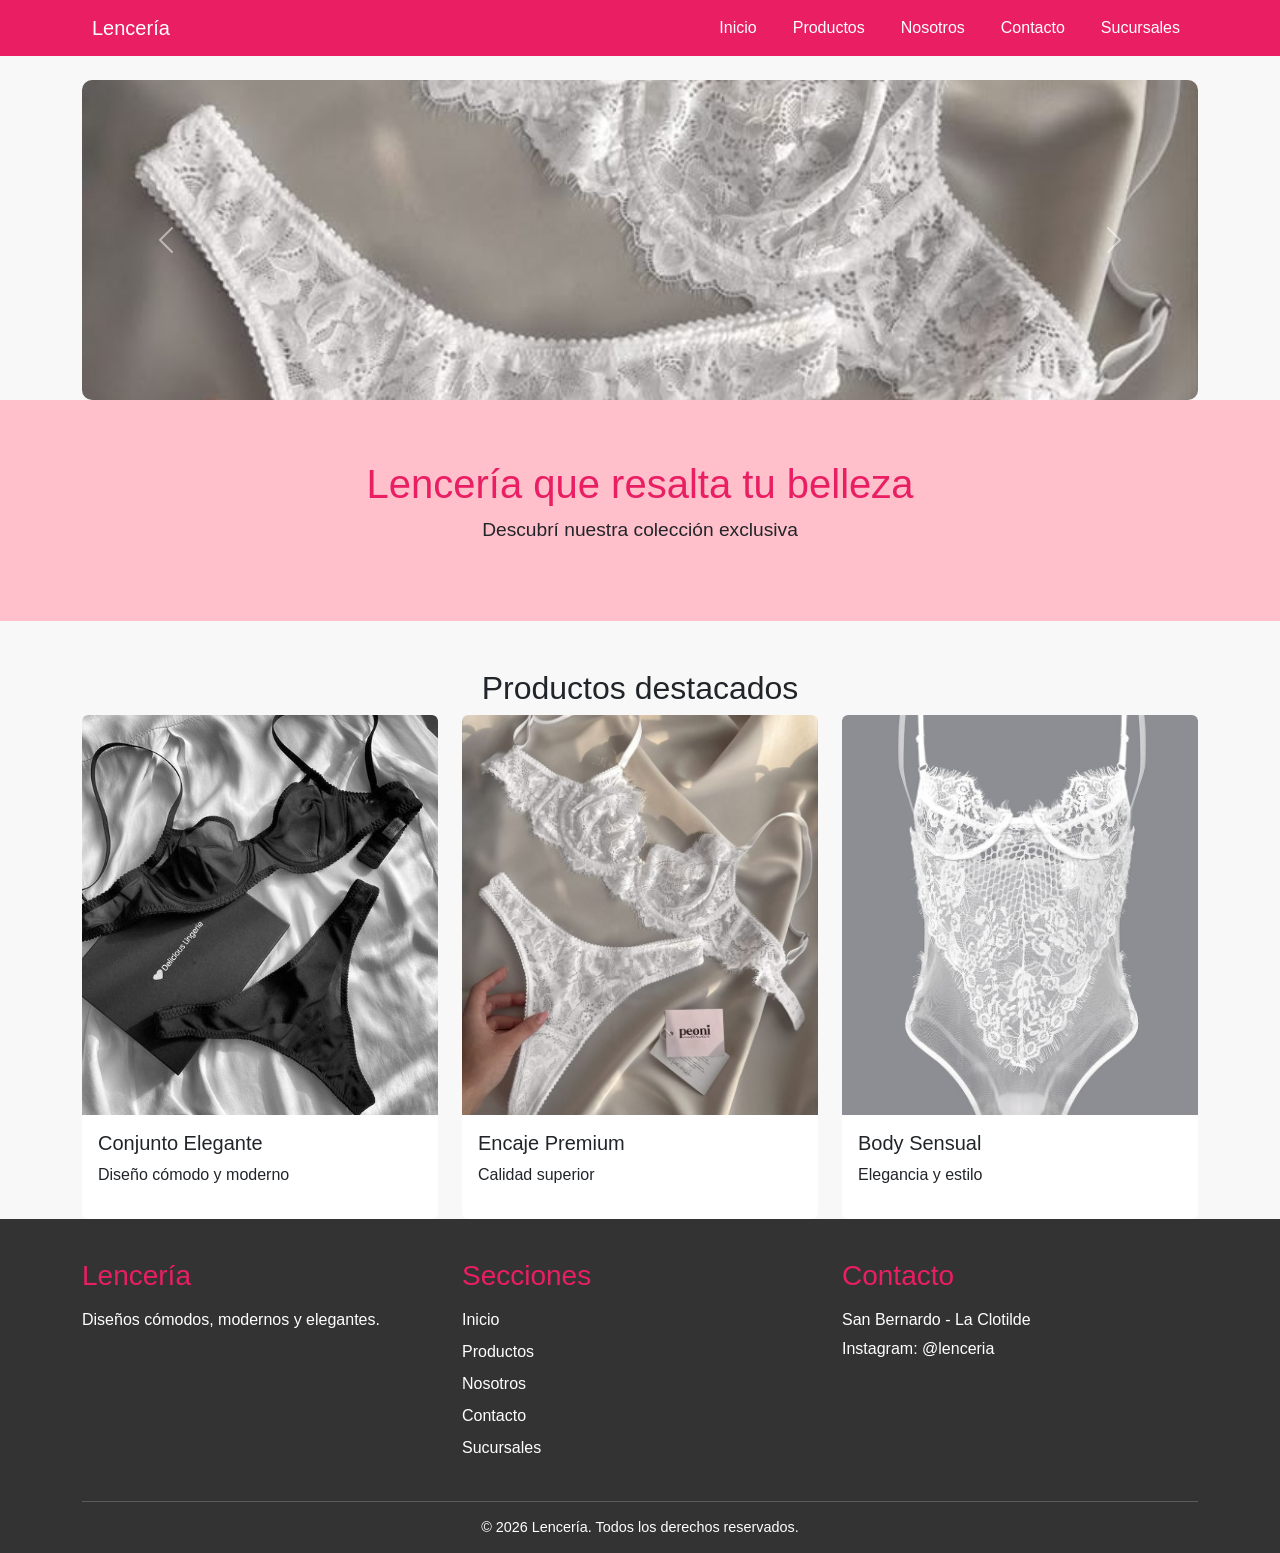
==== index.html @ 26bb6fae "Proyecto final lenceria" ====
<!DOCTYPE html>
<html lang="en">
<head>
    <meta charset="UTF-8">
    <meta name="viewport" content="width=device-width, initial-scale=1.0">
    <meta name="description" content="Tienda de lenceria elegante y moderna">
    <meta name="keywords" content="lencería, ropa interior, San Bernardo, La Clotilde, moda femenina">
    <title>Lenceria</title>

    <link href="https://cdn.jsdelivr.net/npm/bootstrap@5.3.0/dist/css/bootstrap.min.css" rel="stylesheet">
    <link rel="stylesheet" href="css/style.css">
</head>

<body>


<header>
    <nav class="navbar navbar-expand-lg">
        <div class="container">

            <a class="navbar-brand" href="index.html">Lencería</a>

            <button 
                class="navbar-toggler" 
                type="button" 
                data-bs-toggle="collapse" 
                data-bs-target="#navbarNav"
                aria-controls="navbarNav"
                aria-expanded="false"
                aria-label="Abrir menú de navegación"
            >
                <span class="navbar-toggler-icon"></span>
            </button>

            <div class="collapse navbar-collapse" id="navbarNav">
                <ul class="navbar-nav ms-auto">

                    <li class="nav-item"><a class="nav-link" href="index.html">Inicio</a></li>
                    <li class="nav-item"><a class="nav-link" href="pages/productos.html">Productos</a></li>
                    <li class="nav-item"><a class="nav-link" href="pages/nosotros.html">Nosotros</a></li>
                    <li class="nav-item"><a class="nav-link" href="pages/contacto.html">Contacto</a></li>
                    <li class="nav-item"><a class="nav-link" href="pages/sucursales.html">Sucursales</a></li>

                </ul>
            </div>

        </div>
    </nav>
</header>

<main>
<section class="container mt-4">

    <div id="carouselLenceria" class="carousel slide" data-bs-ride="carousel">

        <div class="carousel-inner">

            <!-- Imagen 1 -->
            <div class="carousel-item active">
                <img 
                    src="imagenes/conjunto1.jpg"
                    class="d-block w-100 carousel-img"
                    alt="Lencería elegante"
                >
            </div>

            <!-- Imagen 2 -->
            <div class="carousel-item">
                <img 
                    src="imagenes/conjunto2.jpg"
                    class="d-block w-100 carousel-img"
                    alt="Conjunto moderno"
                >
            </div>

            <!-- Imagen 3 -->
            <div class="carousel-item">
                <img 
                    src="imagenes/body1.jpg"
                    class="d-block w-100 carousel-img"
                    alt="Lencería premium"
                >
            </div>

        </div>

        <!-- Flechas -->
        <button class="carousel-control-prev" type="button" data-bs-target="#carouselLenceria" data-bs-slide="prev">

            <span class="carousel-control-prev-icon"></span>

        </button>

        <button class="carousel-control-next" type="button" data-bs-target="#carouselLenceria" data-bs-slide="next">

            <span class="carousel-control-next-icon"></span>

        </button>

    </div>

</section>
<!-- HERO -->
<section class="hero">
    <h1>Lencería que resalta tu belleza</h1>
    <p>Descubrí nuestra colección exclusiva</p>
</section>

<!-- PRODUCTOS DESTACADOS -->
<section class="container mt-5">
    <h2 class="text-center">Productos destacados</h2>

    <div class="row">

        <div class="col-md-4">
            <div class="card producto-card">
                <img src="imagenes/conjunto2.jpg" class="card-img-top" alt="Conjunto beige">
                <div class="card-body">
                    <h5>Conjunto Elegante</h5>
                    <p>Diseño cómodo y moderno</p>
                </div>
            </div>
        </div>

        <div class="col-md-4">
            <div class="card producto-card">
                <img src="imagenes/conjunto1.jpg" class="card-img-top" alt="Body encaje">
                <div class="card-body">
                    <h5>Encaje Premium</h5>
                    <p>Calidad superior</p>
                </div>
            </div>
        </div>

        <div class="col-md-4">
            <div class="card producto-card">
                <img src="imagenes/body1.jpg" class="card-img-top" alt="Conjunto encaje">
                <div class="card-body">
                    <h5>Body Sensual</h5>
                    <p>Elegancia y estilo</p>
                </div>
            </div>
        </div>

    </div>
</section>

</main>


<footer class="footer">
    <div class="container">
        <div class="row text-center text-md-start">

            <div class="col-md-4">
                <h3>Lencería</h3>
                <p>Diseños cómodos, modernos y elegantes.</p>
            </div>

            <div class="col-md-4">
                <h3>Secciones</h3>
                <ul>
                    <li><a href="index.html">Inicio</a></li>
                    <li><a href="pages/productos.html">Productos</a></li>
                    <li><a href="pages/nosotros.html">Nosotros</a></li>
                    <li><a href="pages/contacto.html">Contacto</a></li>
                    <li><a href="pages/sucursales.html">Sucursales</a></li>
                </ul>
            </div>

            <div class="col-md-4">
                <h3>Contacto</h3>
                <p>San Bernardo - La Clotilde</p>
                <p>Instagram: @lenceria</p>
            </div>

        </div>

        <p class="footer-copy text-center">
            © 2026 Lencería. Todos los derechos reservados.
        </p>
    </div>
</footer>


<script src="https://cdn.jsdelivr.net/npm/bootstrap@5.3.0/dist/js/bootstrap.bundle.min.js"></script>
    
</body>

</html>
---- css/style.css ----
header {
  background-color: #e91e63;
}
header .navbar a {
  color: white;
  margin: 0 10px;
}
header .navbar a:hover {
  color: black;
}

.footer {
  background-color: #333;
  color: white;
  padding: 40px 0 10px;
}
.footer h3 {
  color: #e91e63;
  margin-bottom: 15px;
}
.footer p {
  margin: 5px 0;
}
.footer ul {
  list-style: none;
  padding: 0;
}
.footer ul li {
  margin-bottom: 8px;
}
.footer ul li a {
  color: white;
  text-decoration: none;
  transition: color 0.3s;
}
.footer ul li a:hover {
  color: #e91e63;
}
.footer .footer-copy {
  border-top: 1px solid rgba(255, 255, 255, 0.2);
  margin-top: 25px;
  padding-top: 15px;
  font-size: 0.9rem;
}

.hero {
  text-align: center;
  padding: 60px;
  transition: transform 0.5s;
  background-color: pink;
}
.hero h1 {
  font-size: 2.5rem;
  color: #e91e63;
}
.hero:hover {
  transform: scale(1.05);
}
.hero p {
  font-size: 1.2rem;
}

.producto-card {
  transition: transform 0.3s;
  border: none;
  overflow: hidden;
}
.producto-card img {
  height: 400px;
  object-fit: cover;
}
.producto-card:hover {
  transform: scale(1.05);
}

@media (max-width: 768px) {
  .hero {
    padding: 20px;
  }
}
.carousel-img {
  height: 320px;
  width: 100%;
  object-fit: cover;
  border-radius: 10px;
}

@media (max-width: 768px) {
  .carousel-img {
    height: 250px;
  }
}
.section {
  padding: 40px;
}
.section h2 {
  color: #e91e63;
}

.formulario-contacto {
  background-color: white;
  padding: 30px;
  border-radius: 10px;
  box-shadow: 0px 5px 15px rgba(0, 0, 0, 0.1);
}
.formulario-contacto .form-control:focus {
  border-color: #e91e63;
  box-shadow: 0 0 5px #e91e63;
}
.formulario-contacto .btn {
  background-color: #e91e63;
  border: none;
  transition: 0.3s;
}
.formulario-contacto .btn:hover {
  background-color: black;
}

.imagen-nosotros {
  transition: transform 0.5s;
}
.imagen-nosotros:hover {
  transform: scale(1.03);
}

.info-card {
  background-color: white;
  border-radius: 10px;
  box-shadow: 0px 5px 15px rgba(0, 0, 0, 0.1);
  padding: 30px;
  transition: transform 0.3s;
}
.info-card:hover {
  transform: translateY(-10px);
}
.info-card h3 {
  color: #e91e63;
}

.sucursal-card {
  background-color: white;
  border-radius: 10px;
  box-shadow: 0px 5px 15px rgba(0, 0, 0, 0.1);
  overflow: hidden;
  transition: transform 0.3s;
}
.sucursal-card img {
  height: 300px;
  width: 100%;
  object-fit: cover;
}
.sucursal-card:hover {
  transform: translateY(-10px);
}
.sucursal-card h2 {
  color: #e91e63;
}

.info-card, .sucursal-card {
  box-shadow: 0px 5px 15px rgba(0, 0, 0, 0.1);
}

body {
  font-family: Arial, sans-serif;
  background-color: #f8f8f8;
}

/*# sourceMappingURL=style.css.map */
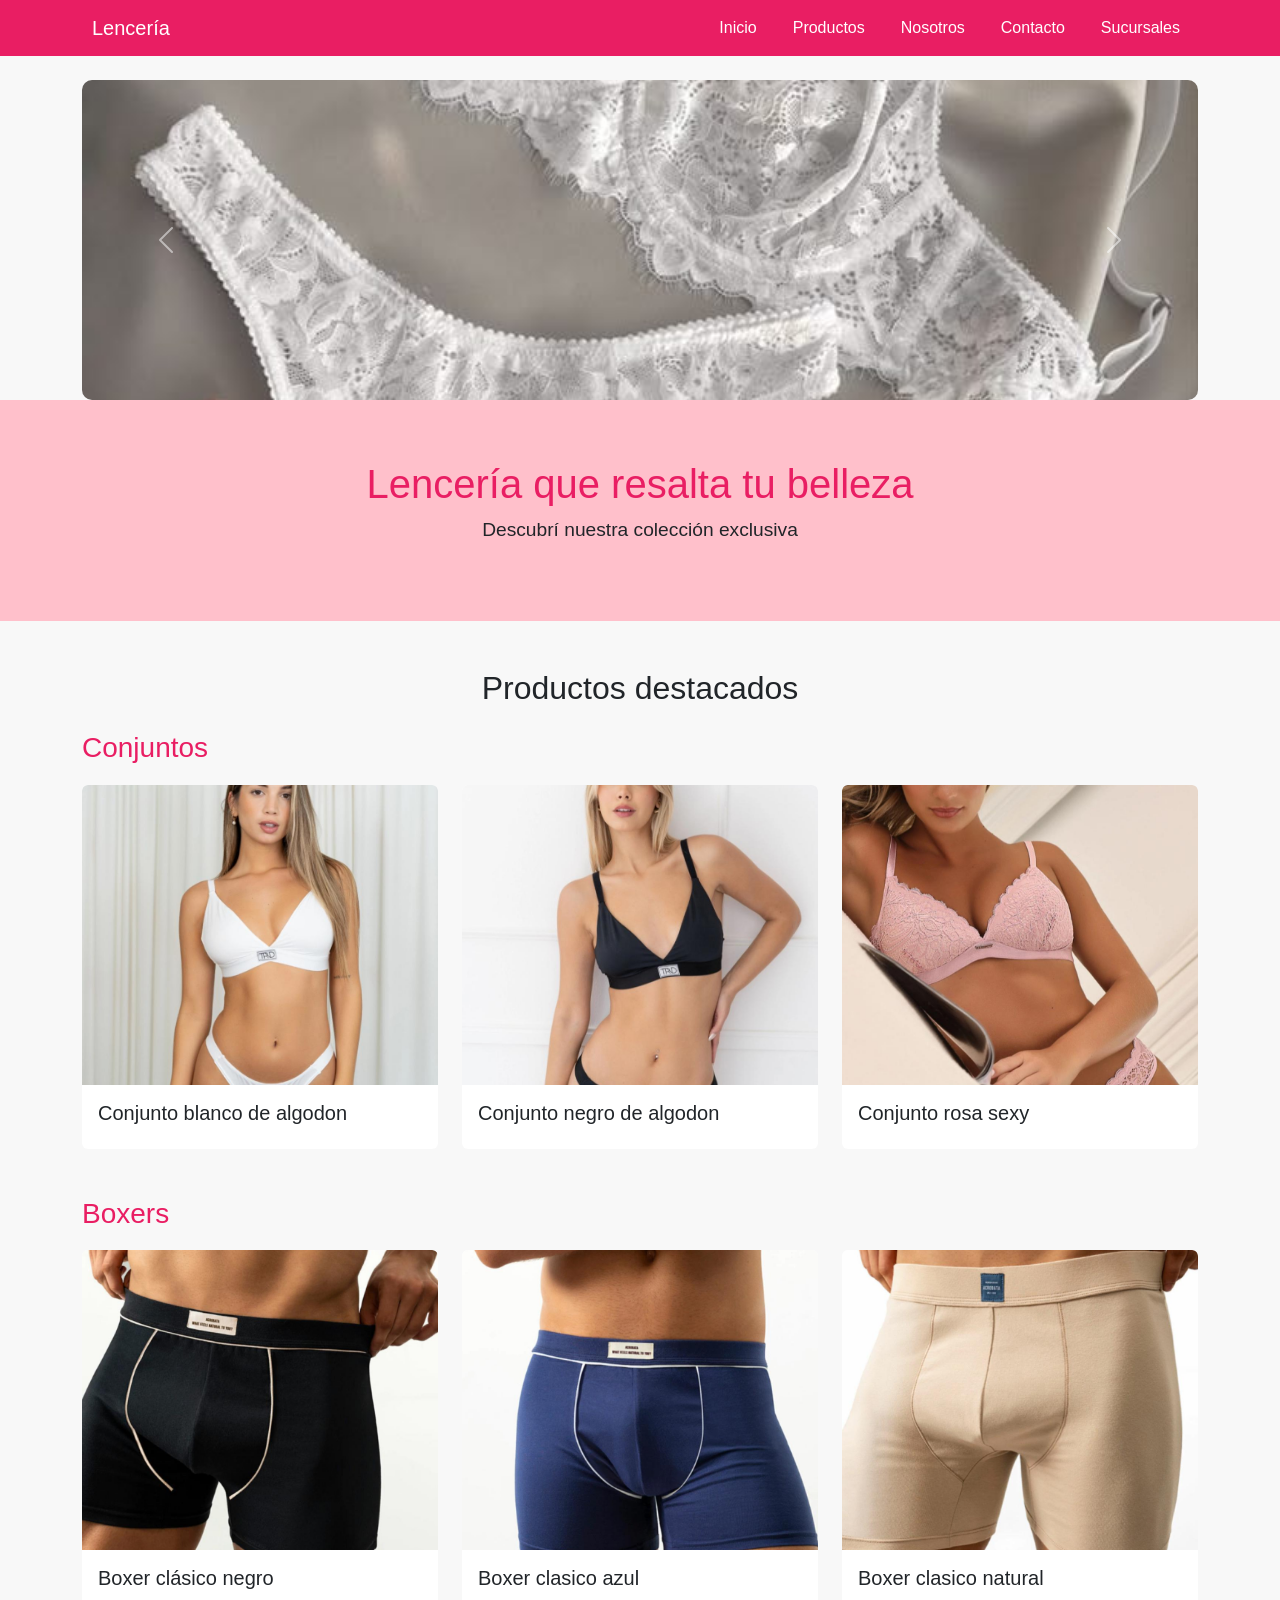
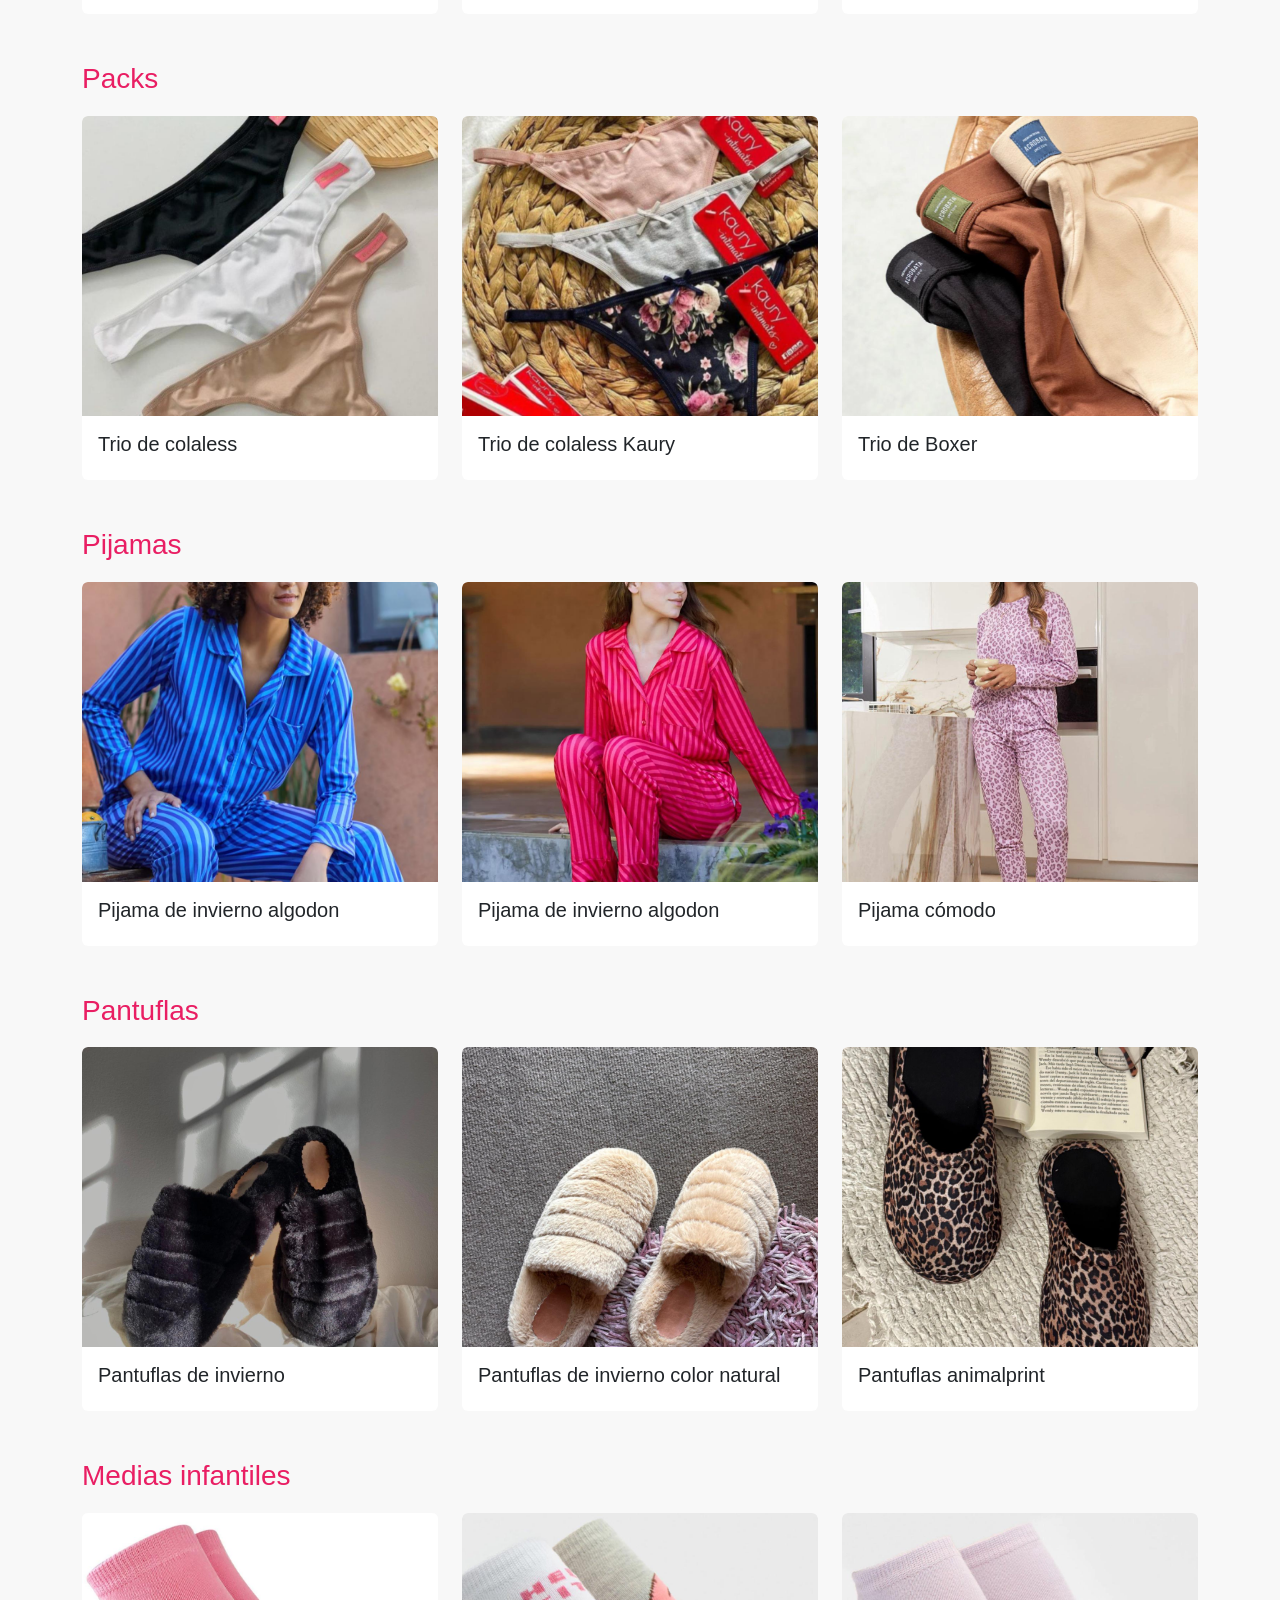
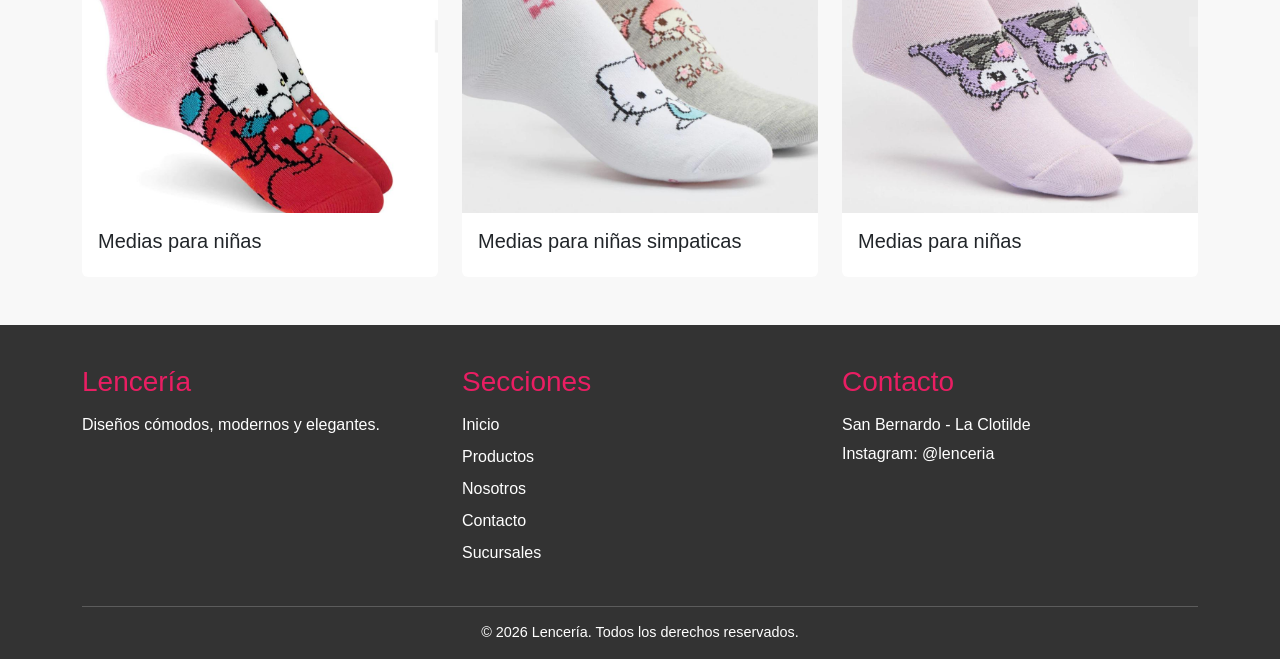
==== commit b8a3f89c: "Actualiza catalogo de productos" ====
--- a/index.html
+++ b/index.html
@@ -107,7 +107,7 @@
 </section>
 
 <!-- PRODUCTOS DESTACADOS -->
-<section class="container mt-5">
+<!--<section class="container mt-5">
     <h2 class="text-center">Productos destacados</h2>
 
     <div class="row">
@@ -143,6 +143,212 @@
         </div>
 
     </div>
+</section>-->
+<section class="container mt-5 catalogo-destacado">
+
+    <h2 class="text-center mb-4">Productos destacados</h2>
+
+    <!-- Conjuntos -->
+    <h3>Conjuntos</h3>
+    <div class="row g-4 mb-5">
+
+        <div class="col-md-4">
+            <div class="card producto-card">
+                <img src="imagenes/conjuntoblanco1.jpeg" class="card-img-top" alt="Conjunto blanco de algodon">
+                <div class="card-body">
+                    <h5>Conjunto blanco de algodon</h5>
+                </div>
+            </div>
+        </div>
+
+        <div class="col-md-4">
+            <div class="card producto-card">
+                <img src="imagenes/conjuntonegro1.jpeg" class="card-img-top" alt="Conjunto negro de algodon">
+                <div class="card-body">
+                    <h5>Conjunto negro de algodon</h5>
+                </div>
+            </div>
+        </div>
+
+        <div class="col-md-4">
+            <div class="card producto-card">
+                <img src="imagenes/conjuntorosa1.jpeg" class="card-img-top" alt="Conjunto rosa sexy">
+                <div class="card-body">
+                    <h5>Conjunto rosa sexy</h5>
+                </div>
+            </div>
+        </div>
+
+    </div>
+
+    <!-- Boxers -->
+    <h3>Boxers</h3>
+    <div class="row g-4 mb-5">
+
+        <div class="col-md-4">
+            <div class="card producto-card">
+                <img src="imagenes/boxer1.jpeg" class="card-img-top" alt="Boxer clásico negro">
+                <div class="card-body">
+                    <h5>Boxer clásico negro</h5>
+                </div>
+            </div>
+        </div>
+
+        <div class="col-md-4">
+            <div class="card producto-card">
+                <img src="imagenes/boxer2.jpeg" class="card-img-top" alt="Boxer clasico azul">
+                <div class="card-body">
+                    <h5>Boxer clasico azul</h5>
+                </div>
+            </div>
+        </div>
+
+        <div class="col-md-4">
+            <div class="card producto-card">
+                <img src="imagenes/boxer3.jpeg" class="card-img-top" alt="Boxer clasico natural">
+                <div class="card-body">
+                    <h5>Boxer clasico natural</h5>
+                </div>
+            </div>
+        </div>
+
+    </div>
+
+     <!-- packs -->
+    <h3>Packs</h3>
+    <div class="row g-4 mb-5">
+
+        <div class="col-md-4">
+            <div class="card producto-card">
+                <img src="imagenes/trio_colaless.jpeg" class="card-img-top" alt="Trio de colaless">
+                <div class="card-body">
+                    <h5>Trio de colaless</h5>
+                </div>
+            </div>
+        </div>
+
+        <div class="col-md-4">
+            <div class="card producto-card">
+                <img src="imagenes/trio_kaury.jpeg" class="card-img-top" alt="Trio de colaless kaury">
+                <div class="card-body">
+                    <h5>Trio de colaless Kaury</h5>
+                </div>
+            </div>
+        </div>
+
+        <div class="col-md-4">
+            <div class="card producto-card">
+                <img src="imagenes/trio_boxer.jpeg" class="card-img-top" alt="Trio de boxer">
+                <div class="card-body">
+                    <h5>Trio de Boxer</h5>
+                </div>
+            </div>
+        </div>
+
+    </div>
+
+     <!-- Pijamas -->
+    <h3>Pijamas</h3>
+    <div class="row g-4 mb-5">
+
+        <div class="col-md-4">
+            <div class="card producto-card">
+                <img src="imagenes/pijama1.jpeg" class="card-img-top" alt="Pijama de invierno">
+                <div class="card-body">
+                    <h5>Pijama de invierno algodon</h5>
+                </div>
+            </div>
+        </div>
+
+        <div class="col-md-4">
+            <div class="card producto-card">
+                <img src="imagenes/pijama3.jpeg" class="card-img-top" alt="Pijama de invierno">
+                <div class="card-body">
+                    <h5>Pijama de invierno algodon</h5>
+                </div>
+            </div>
+        </div>
+
+        <div class="col-md-4">
+            <div class="card producto-card">
+                <img src="imagenes/pijama2.jpeg" class="card-img-top" alt="Pijama">
+                <div class="card-body">
+                    <h5>Pijama cómodo</h5>
+                </div>
+            </div>
+        </div>
+
+    </div>
+
+     <!-- Pantuflas -->
+    <h3>Pantuflas</h3>
+    <div class="row g-4 mb-5">
+
+        <div class="col-md-4">
+            <div class="card producto-card">
+                <img src="imagenes/pantuflas1.jpeg" class="card-img-top" alt="Pantuflas de invierno">
+                <div class="card-body">
+                    <h5>Pantuflas de invierno</h5>
+                </div>
+            </div>
+        </div>
+
+        <div class="col-md-4">
+            <div class="card producto-card">
+                <img src="imagenes/pantuflas2.jpeg" class="card-img-top" alt="Pantuflas de invierno color natural">
+                <div class="card-body">
+                    <h5>Pantuflas de invierno color natural</h5>
+                </div>
+            </div>
+        </div>
+
+        <div class="col-md-4">
+            <div class="card producto-card">
+                <img src="imagenes/pantuflas3.jpeg" class="card-img-top" alt="Pantuflas animalprint ">
+                <div class="card-body">
+                    <h5>Pantuflas animalprint</h5>
+                </div>
+            </div>
+        </div>
+
+    </div>
+
+     <!-- Medias -->
+    <h3>Medias infantiles</h3>
+    <div class="row g-4 mb-5">
+
+        <div class="col-md-4">
+            <div class="card producto-card">
+                <img src="imagenes/soquete1.jpeg" class="card-img-top" alt="Medias para niñas">
+                <div class="card-body">
+                    <h5>Medias para niñas</h5>
+                </div>
+            </div>
+        </div>
+
+        <div class="col-md-4">
+            <div class="card producto-card">
+                <img src="imagenes/soquete2.jpeg" class="card-img-top" alt="Medias para niñas simpaticas">
+                <div class="card-body">
+                    <h5>Medias para niñas simpaticas</h5>
+                </div>
+            </div>
+        </div>
+
+        <div class="col-md-4">
+            <div class="card producto-card">
+                <img src="imagenes/soquete3.jpeg" class="card-img-top" alt="Medias para niñas">
+                <div class="card-body">
+                    <h5>Medias para niñas</h5>
+                </div>
+            </div>
+        </div>
+
+    </div>
+
+
+
+
 </section>
 
 </main>
--- a/css/style.css
+++ b/css/style.css
@@ -90,6 +90,24 @@
     height: 250px;
   }
 }
+.catalogo-destacado h3 {
+  color: #e91e63;
+  margin-bottom: 20px;
+}
+
+.producto-card {
+  border: none;
+  overflow: hidden;
+  transition: transform 0.3s;
+}
+.producto-card img {
+  height: 300px;
+  object-fit: cover;
+}
+.producto-card:hover {
+  transform: translateY(-10px);
+}
+
 .section {
   padding: 40px;
 }
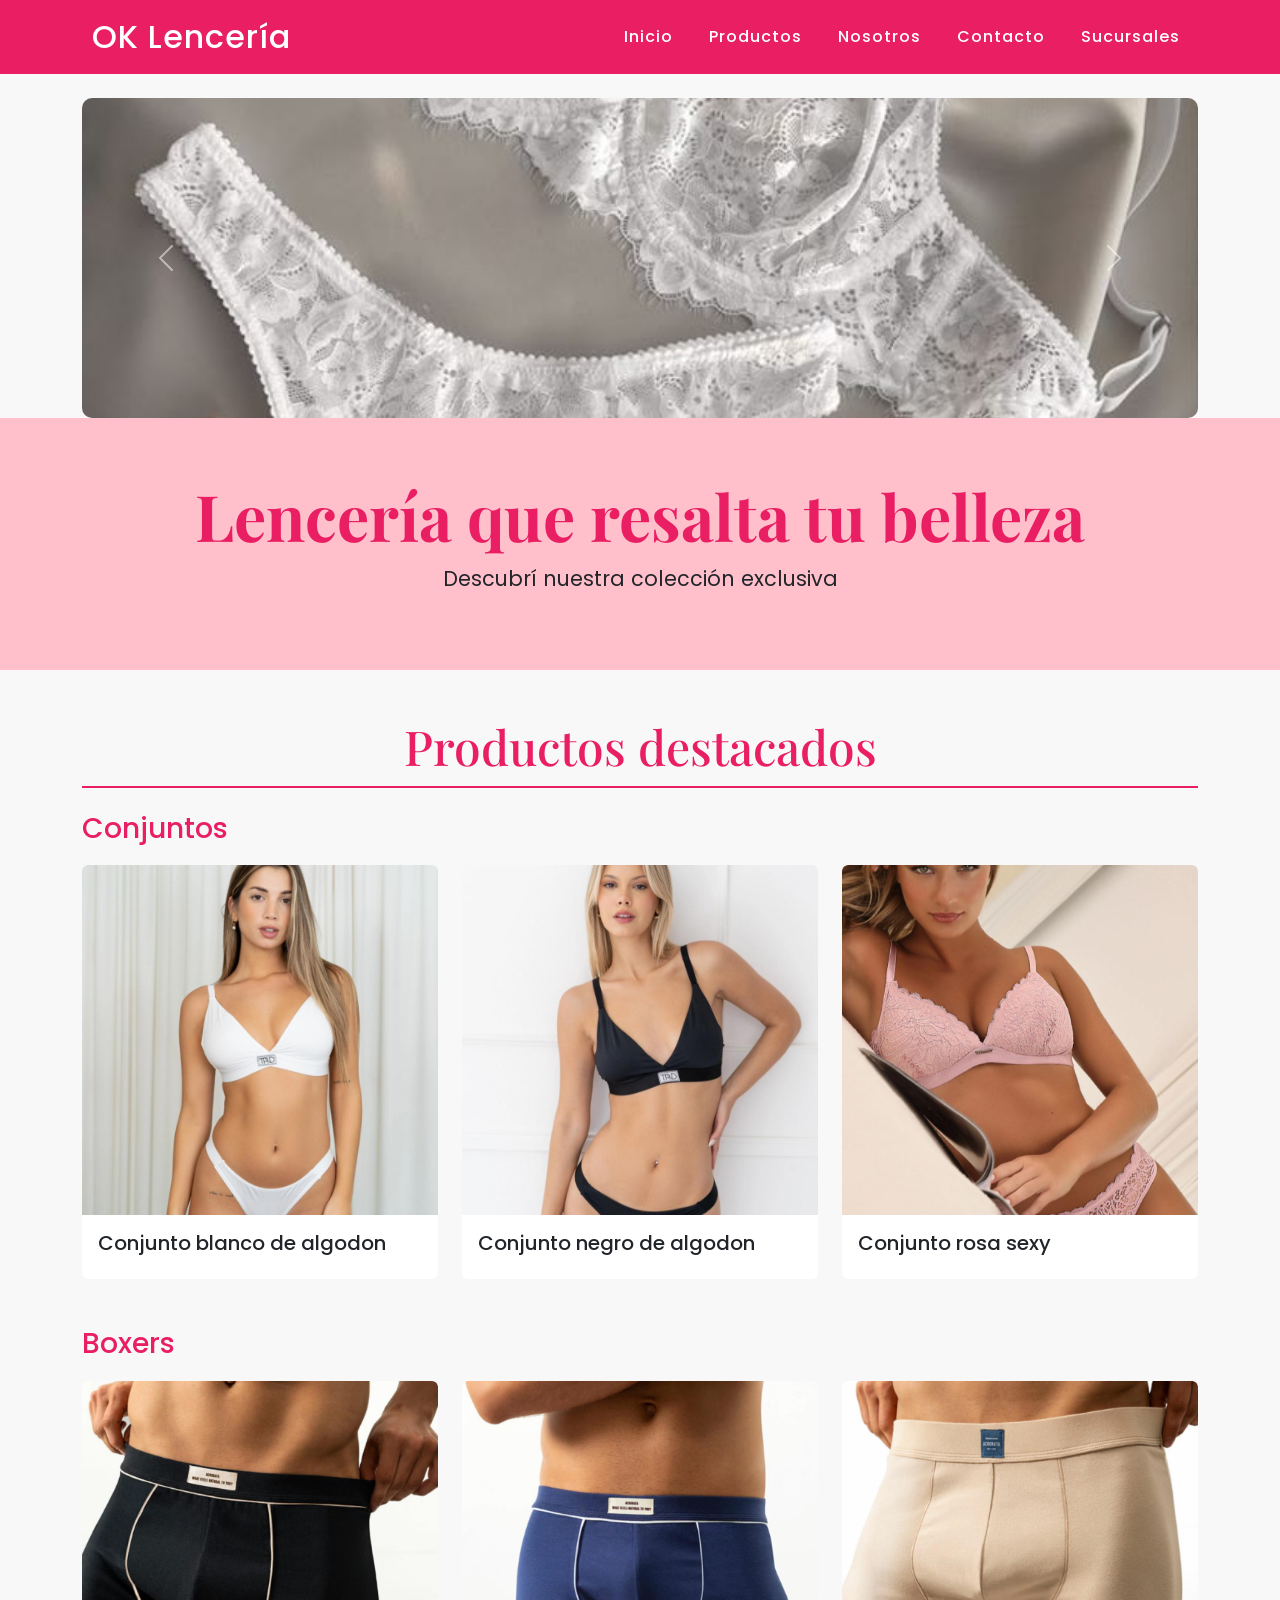
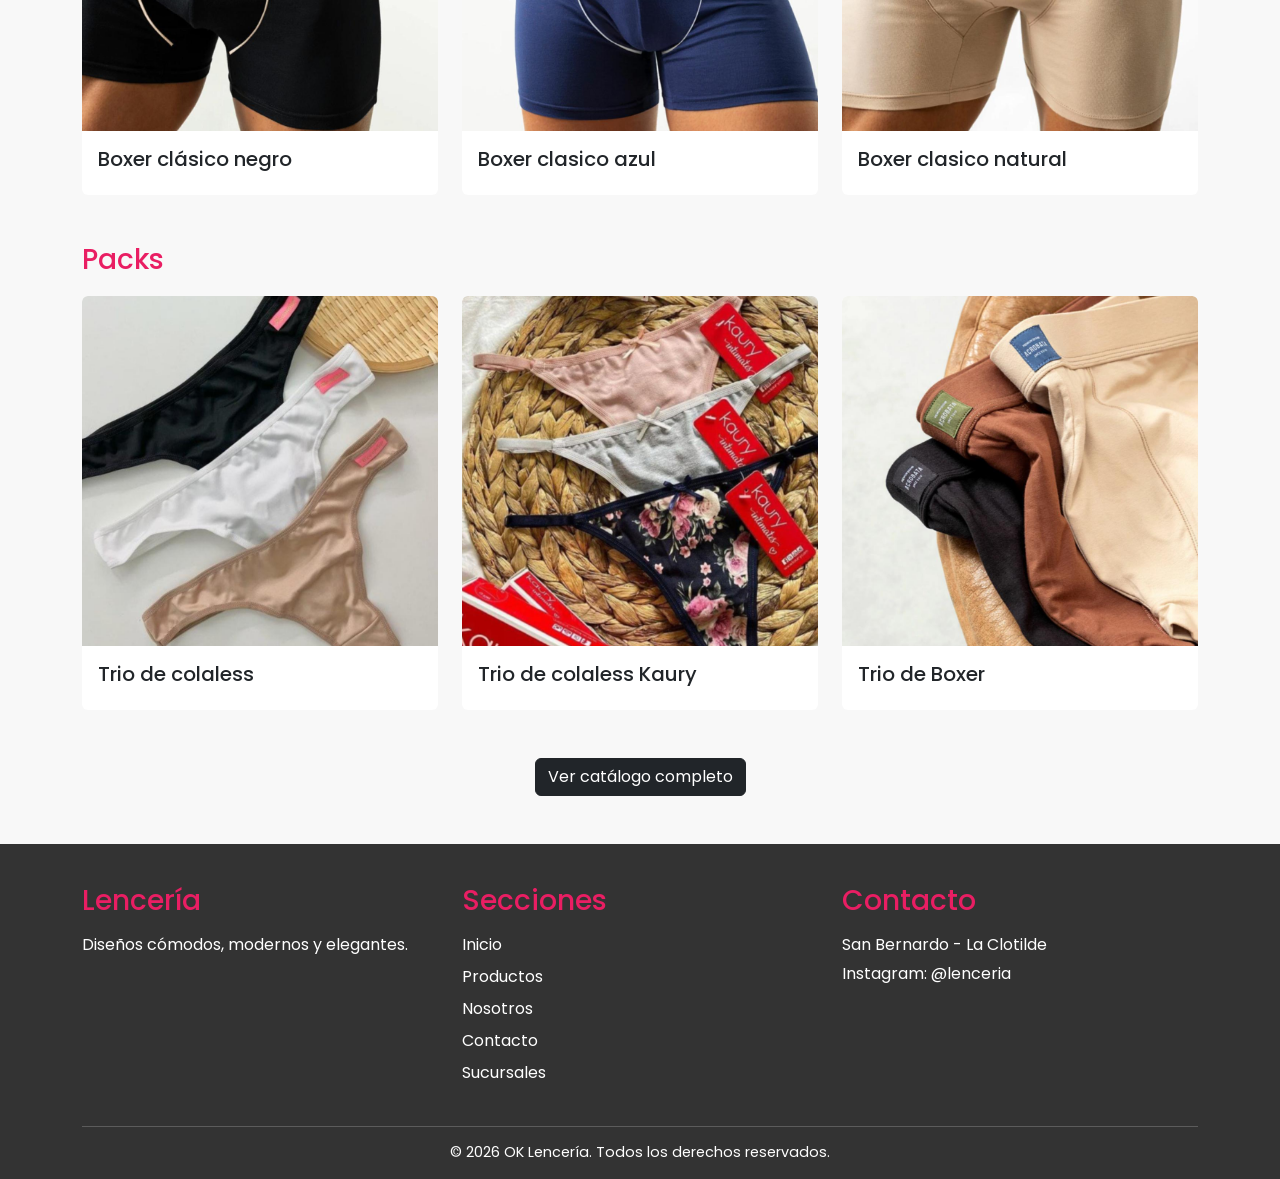
==== commit 9873e53d: "Actualiza pagina nosotros y diseño de OK Lenceria" ====
--- a/index.html
+++ b/index.html
@@ -9,6 +9,10 @@
 
     <link href="https://cdn.jsdelivr.net/npm/bootstrap@5.3.0/dist/css/bootstrap.min.css" rel="stylesheet">
     <link rel="stylesheet" href="css/style.css">
+    <link rel="preconnect" href="https://fonts.googleapis.com">
+<link rel="preconnect" href="https://fonts.gstatic.com" crossorigin>
+
+<link href="https://fonts.googleapis.com/css2?family=Playfair+Display:wght@500;700&family=Poppins:wght@300;400;500&display=swap" rel="stylesheet">
 </head>
 
 <body>
@@ -18,7 +22,7 @@
     <nav class="navbar navbar-expand-lg">
         <div class="container">
 
-            <a class="navbar-brand" href="index.html">Lencería</a>
+            <a class="navbar-brand" href="index.html">OK Lencería</a>
 
             <button 
                 class="navbar-toggler" 
@@ -67,7 +71,7 @@
             <!-- Imagen 2 -->
             <div class="carousel-item">
                 <img 
-                    src="imagenes/conjunto2.jpg"
+                    src="imagenes/trio_colaless.jpeg"
                     class="d-block w-100 carousel-img"
                     alt="Conjunto moderno"
                 >
@@ -76,7 +80,7 @@
             <!-- Imagen 3 -->
             <div class="carousel-item">
                 <img 
-                    src="imagenes/body1.jpg"
+                    src="imagenes/bodyblanco1.jpeg"
                     class="d-block w-100 carousel-img"
                     alt="Lencería premium"
                 >
@@ -247,7 +251,7 @@
 
     </div>
 
-     <!-- Pijamas -->
+     <!-- Pijamas 
     <h3>Pijamas</h3>
     <div class="row g-4 mb-5">
 
@@ -280,7 +284,7 @@
 
     </div>
 
-     <!-- Pantuflas -->
+     Pantuflas 
     <h3>Pantuflas</h3>
     <div class="row g-4 mb-5">
 
@@ -313,7 +317,7 @@
 
     </div>
 
-     <!-- Medias -->
+      Medias 
     <h3>Medias infantiles</h3>
     <div class="row g-4 mb-5">
 
@@ -344,9 +348,13 @@
             </div>
         </div>
 
-    </div>
-
-
+    </div> -->
+
+<div class="text-center mb-5">
+    <a href="pages/productos.html" class="btn btn-dark">
+        Ver catálogo completo
+    </a>
+</div>
 
 
 </section>
@@ -383,7 +391,7 @@
         </div>
 
         <p class="footer-copy text-center">
-            © 2026 Lencería. Todos los derechos reservados.
+            © 2026 OK Lencería. Todos los derechos reservados.
         </p>
     </div>
 </footer>
--- a/css/style.css
+++ b/css/style.css
@@ -2,11 +2,21 @@
   background-color: #e91e63;
 }
 header .navbar a {
+  font-family: "Poppins", sans-serif;
+  font-weight: 500;
+  letter-spacing: 1px;
   color: white;
   margin: 0 10px;
 }
 header .navbar a:hover {
   color: black;
+}
+header .navbar-brand {
+  font-family: "Cormorant Garamond", serif;
+  font-size: 2rem;
+  font-weight: 700;
+  color: white;
+  text-decoration: none;
 }
 
 .footer {
@@ -50,14 +60,17 @@
   background-color: pink;
 }
 .hero h1 {
-  font-size: 2.5rem;
+  font-family: "Playfair Display", serif;
+  font-size: 4rem;
+  font-weight: 700;
   color: #e91e63;
 }
 .hero:hover {
   transform: scale(1.05);
 }
 .hero p {
-  font-size: 1.2rem;
+  font-family: "Poppins", sans-serif;
+  font-size: 1.3rem;
 }
 
 .producto-card {
@@ -90,6 +103,11 @@
     height: 250px;
   }
 }
+.catalogo-destacado h2 {
+  font-family: "Playfair Display", serif;
+  font-size: 3rem;
+  color: #e91e63;
+}
 .catalogo-destacado h3 {
   color: #e91e63;
   margin-bottom: 20px;
@@ -178,8 +196,45 @@
   box-shadow: 0px 5px 15px rgba(0, 0, 0, 0.1);
 }
 
+.catalogo-productos h1 {
+  font-family: "Playfair Display", serif;
+  font-size: 3.5rem;
+  color: #e91e63;
+  font-weight: 700;
+  margin-bottom: 15px;
+}
+.catalogo-productos .catalogo-texto {
+  font-family: "Poppins", sans-serif;
+  font-size: 1.2rem;
+  color: #555;
+  margin-bottom: 30px;
+}
+
+h2 {
+  font-family: "Playfair Display", serif;
+  font-size: 3rem;
+  color: #e91e63;
+  margin-bottom: 25px;
+  border-bottom: 2px solid #e91e63;
+  padding-bottom: 10px;
+}
+
+.producto-card {
+  border: none;
+  overflow: hidden;
+  transition: all 0.3s ease;
+}
+.producto-card:hover {
+  transform: translateY(-10px);
+  box-shadow: 0px 10px 20px rgba(0, 0, 0, 0.15);
+}
+.producto-card img {
+  height: 350px;
+  object-fit: cover;
+}
+
 body {
-  font-family: Arial, sans-serif;
+  font-family: "Poppins", sans-serif;
   background-color: #f8f8f8;
 }
 
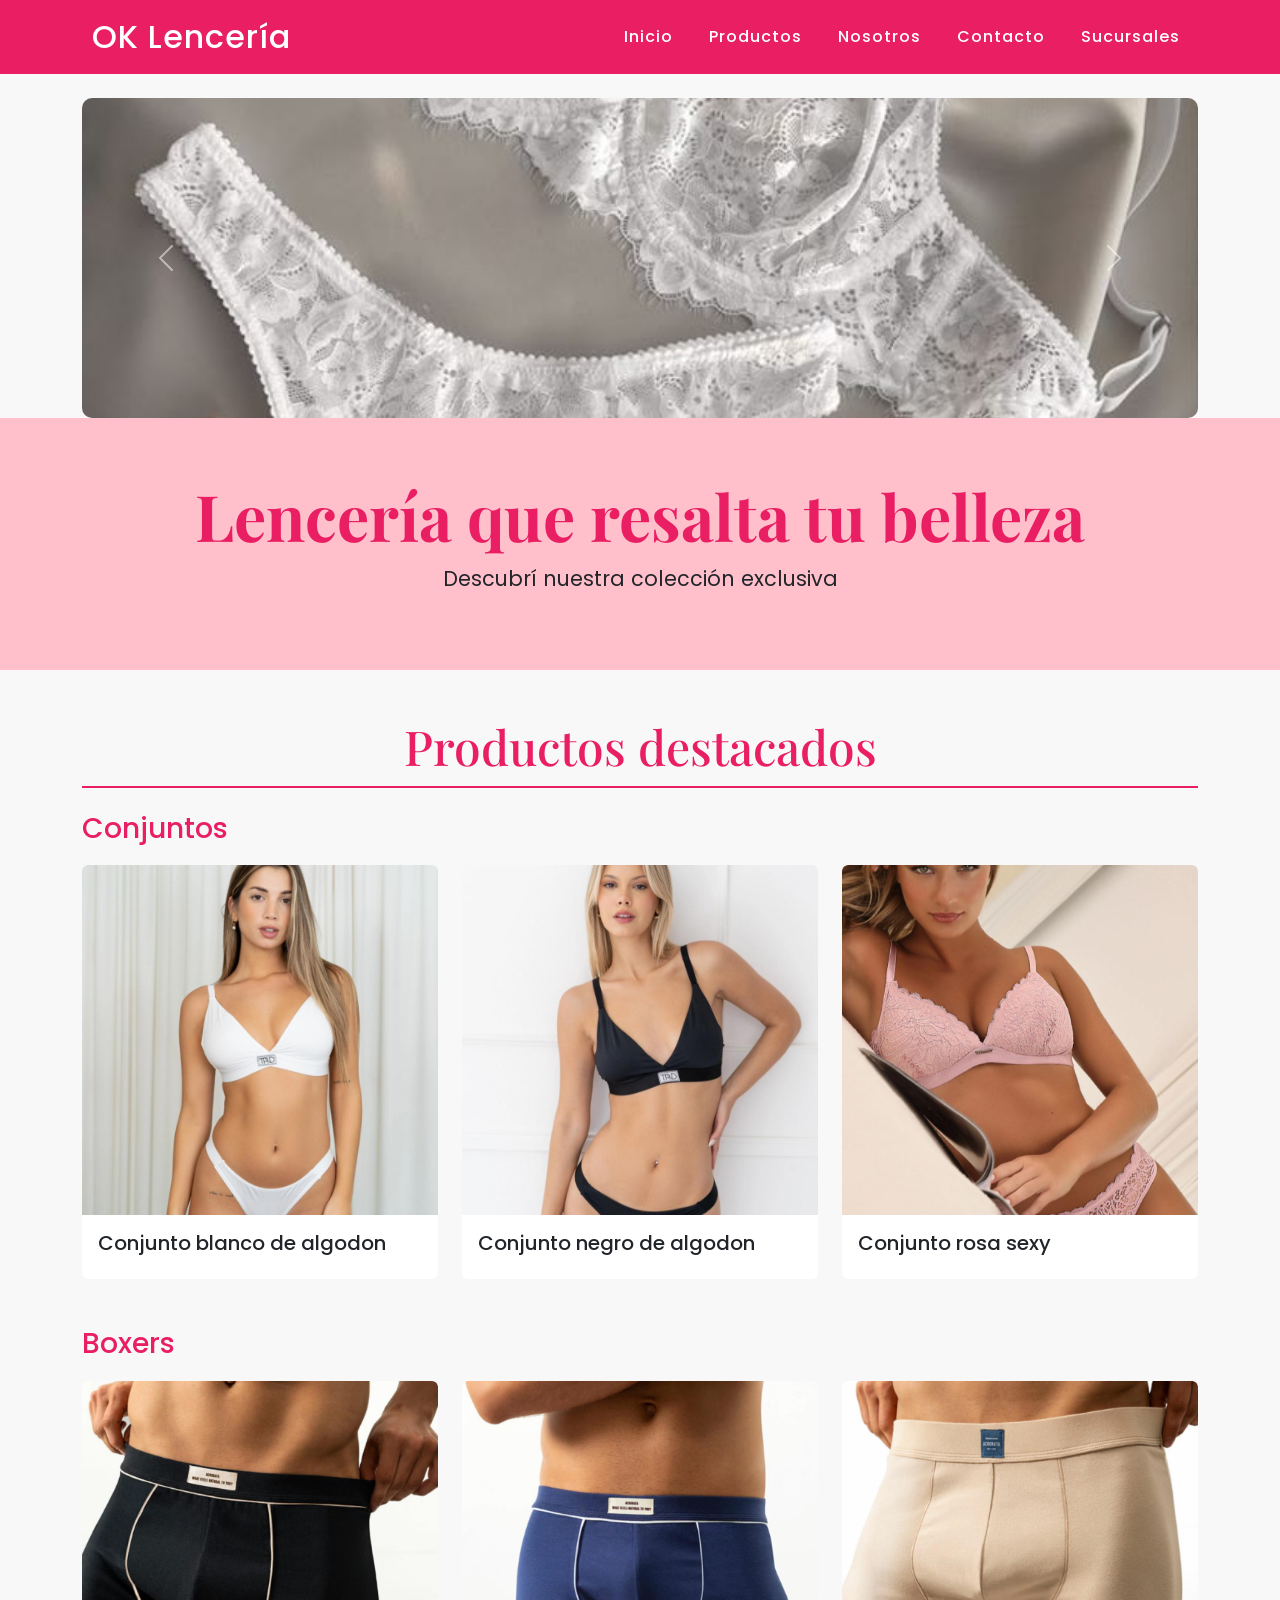
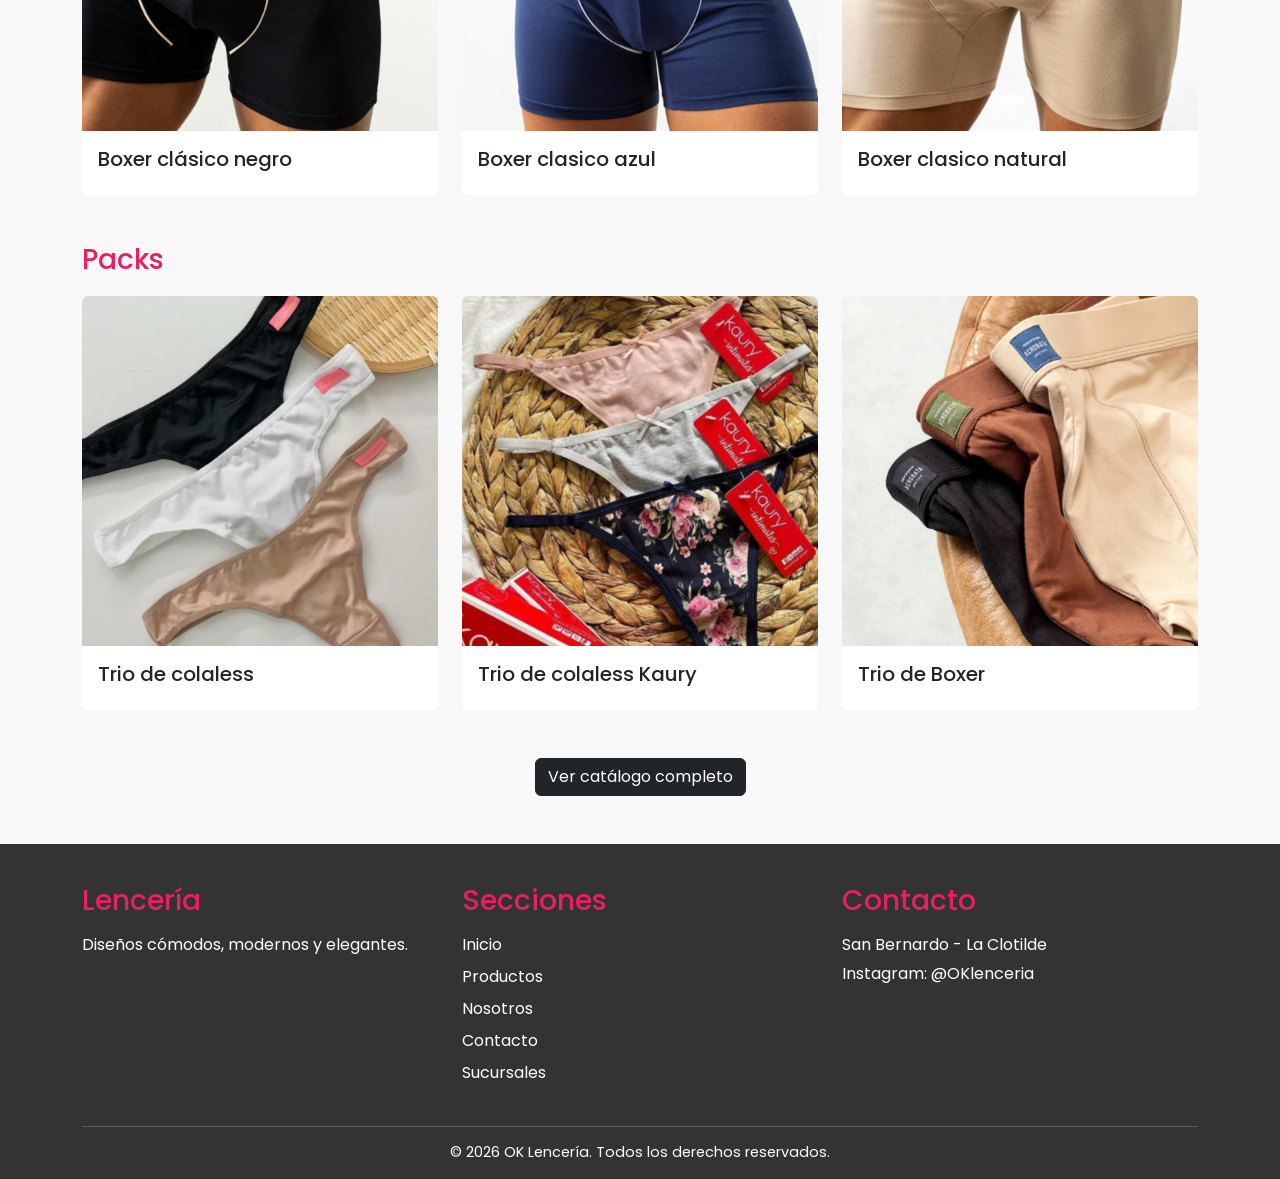
==== commit 3bede2cf: "mejora diseño responsive y actualiza paginas OK lenceria" ====
--- a/index.html
+++ b/index.html
@@ -385,7 +385,7 @@
             <div class="col-md-4">
                 <h3>Contacto</h3>
                 <p>San Bernardo - La Clotilde</p>
-                <p>Instagram: @lenceria</p>
+                <p>Instagram: @OKlenceria</p>
             </div>
 
         </div>
--- a/css/style.css
+++ b/css/style.css
@@ -90,6 +90,13 @@
   .hero {
     padding: 20px;
   }
+  .hero h1 {
+    font-size: 2.8rem;
+    line-height: 1.1;
+  }
+  .hero p {
+    font-size: 1.1rem;
+  }
 }
 .carousel-img {
   height: 320px;
@@ -233,6 +240,23 @@
   object-fit: cover;
 }
 
+.historia-nosotros {
+  max-width: 900px;
+  margin: 0 auto 50px;
+  text-align: center;
+}
+.historia-nosotros h1 {
+  font-family: "Playfair Display", serif;
+  color: #e91e63;
+  font-size: 3rem;
+  margin-bottom: 20px;
+}
+.historia-nosotros p {
+  font-size: 1.1rem;
+  line-height: 1.8;
+  color: #333;
+}
+
 body {
   font-family: "Poppins", sans-serif;
   background-color: #f8f8f8;
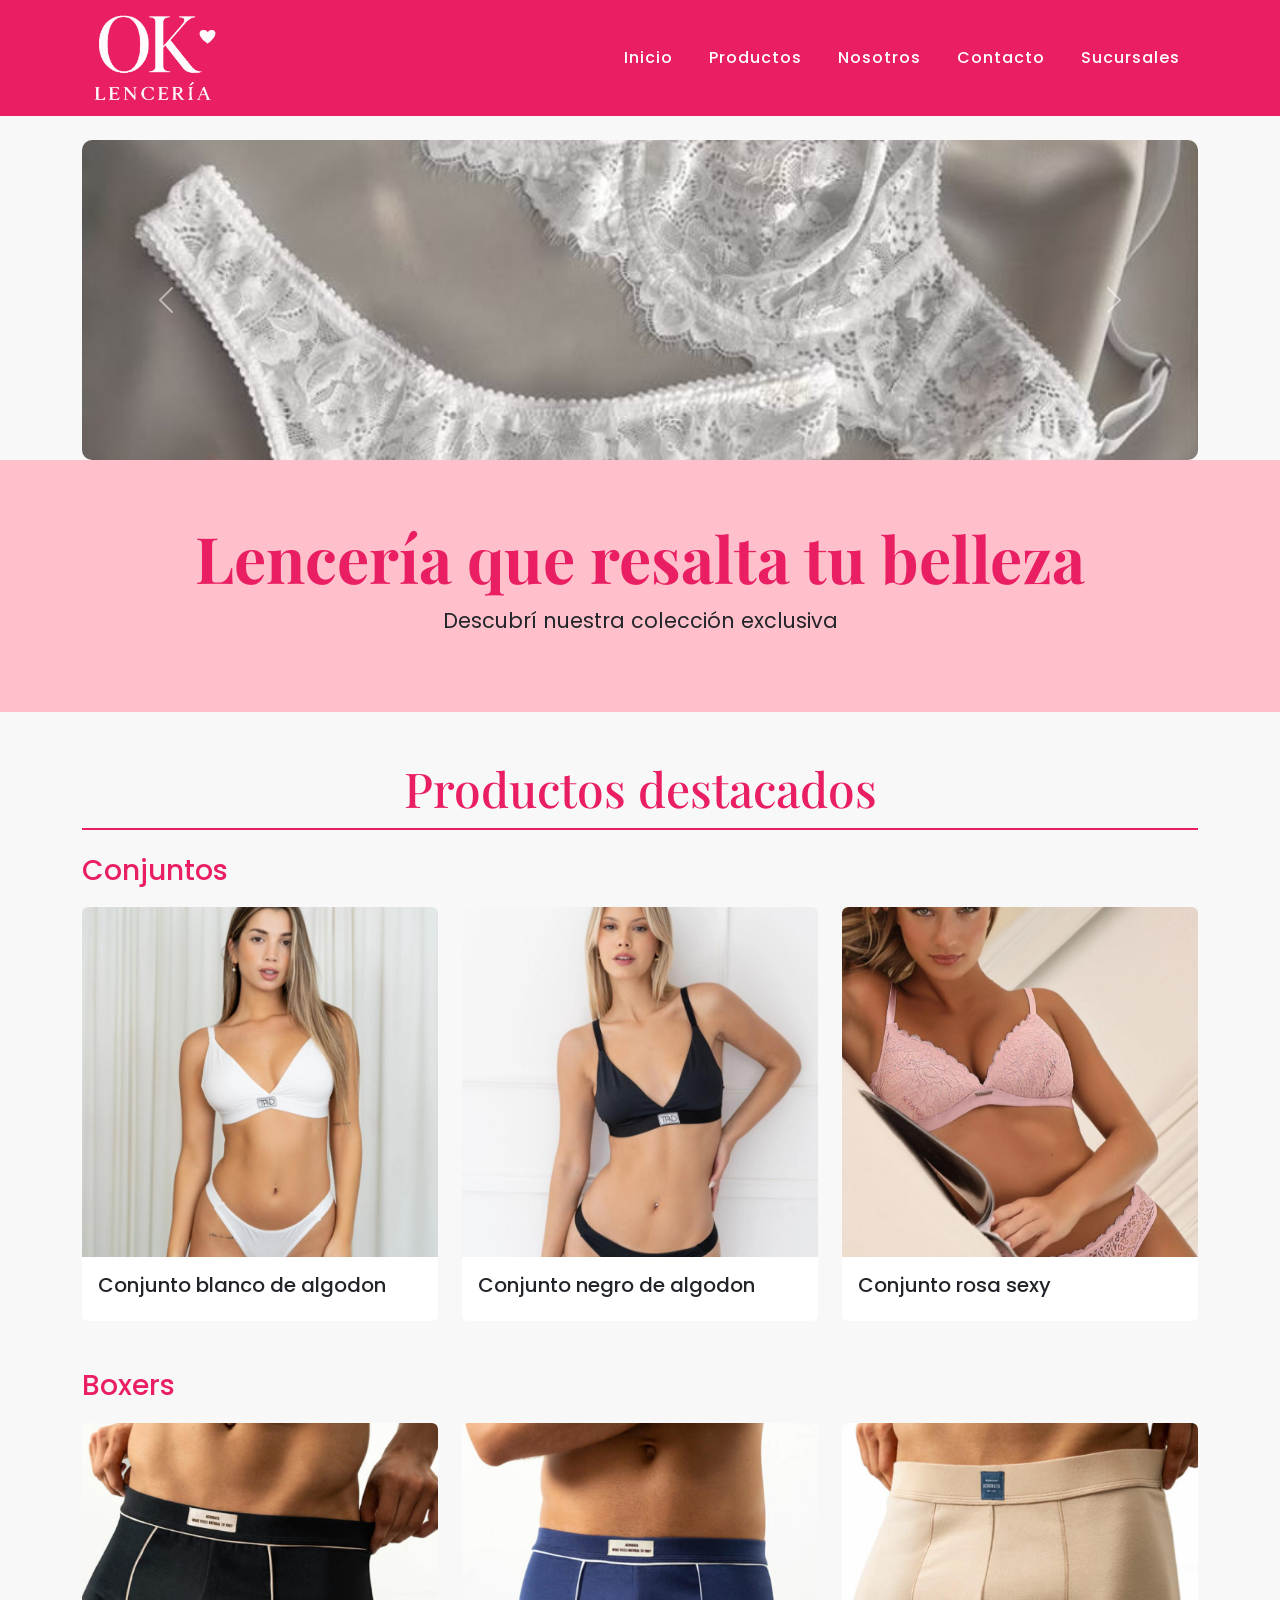
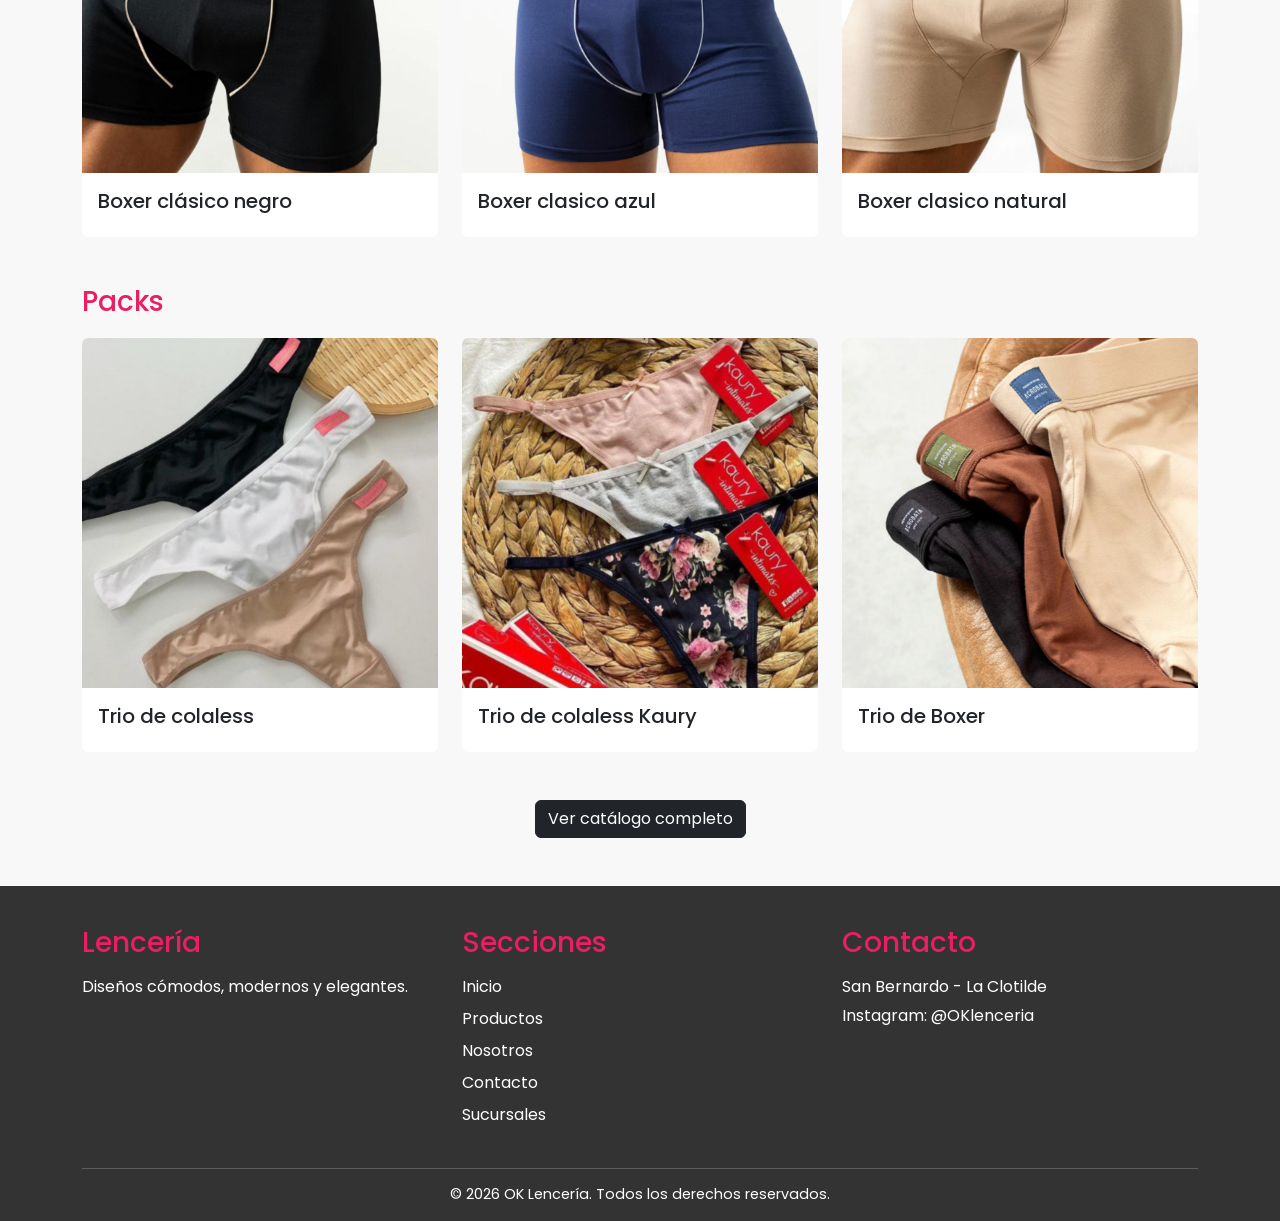
==== commit 5d565f57: "version final Ok lenceria con logo y mejoras responsive" ====
--- a/index.html
+++ b/index.html
@@ -22,7 +22,10 @@
     <nav class="navbar navbar-expand-lg">
         <div class="container">
 
-            <a class="navbar-brand" href="index.html">OK Lencería</a>
+            <a class="navbar-brand" href="index.html">
+                <img src="imagenes/logo-ok-navbar.png" alt="OK Lencería" class="logo-navbar">
+
+            </a>
 
             <button 
                 class="navbar-toggler" 
--- a/css/style.css
+++ b/css/style.css
@@ -12,11 +12,14 @@
   color: black;
 }
 header .navbar-brand {
-  font-family: "Cormorant Garamond", serif;
-  font-size: 2rem;
-  font-weight: 700;
-  color: white;
+  display: flex;
+  align-items: center;
   text-decoration: none;
+}
+header .logo-navbar {
+  height: 90px;
+  width: auto;
+  object-fit: contain;
 }
 
 .footer {
@@ -257,6 +260,38 @@
   color: #333;
 }
 
+.btn-llegar {
+  display: inline-block;
+  background-color: #e91e63;
+  color: white;
+  text-decoration: none;
+  border: none;
+  padding: 10px 20px;
+  border-radius: 8px;
+  transition: 0.3s;
+  margin-top: 15px;
+}
+.btn-llegar:hover {
+  background-color: black;
+  color: white;
+}
+
+.linea-titulo {
+  border: none;
+  height: 2px;
+  background-color: #e91e63;
+  width: 350px;
+  margin: 15px 0 25px 0;
+}
+
+@media (max-width: 768px) {
+  .historia-nosotros h1 {
+    font-size: 2.5rem;
+  }
+  .linea-titulo {
+    width: 250px;
+  }
+}
 body {
   font-family: "Poppins", sans-serif;
   background-color: #f8f8f8;
